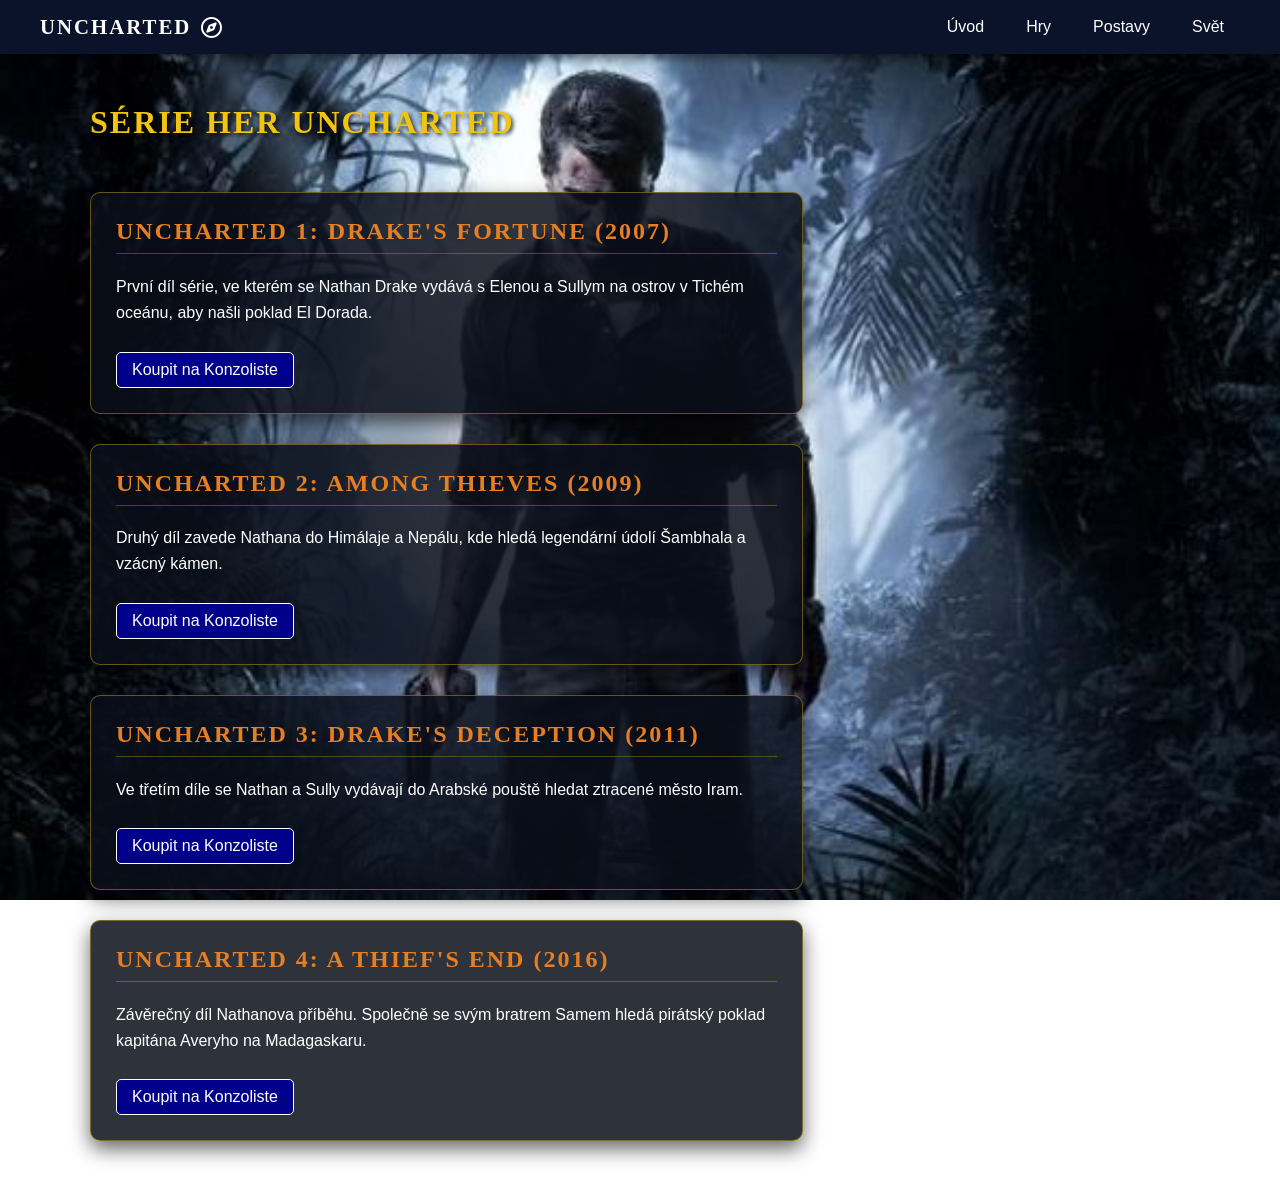
==== hry.html @ ddd3dea9 "finalni_verze" ====
<!DOCTYPE html>
<html lang="cs">

<head>
    <title>Uncharted - Hry</title>
    <link rel="stylesheet" href="style.css">
    <link rel="stylesheet" href="https://cdnjs.cloudflare.com/ajax/libs/font-awesome/6.7.2/css/all.min.css">
</head>

<body>

    <header>
        <nav id="navbar">

            <div class="logo">
                UNCHARTED
                <i class="fa-regular fa-compass"></i>
            </div>

            <ul>
                <li><a href="index.html#uvod">Úvod</a></li>
                <li><a href="hry.html">Hry</a></li>
                <li><a href="index.html#postavy">Postavy</a></li>
                <li><a href="index.html#svet">Svět</a></li>
            </ul>

        </nav>
    </header>

    <main>

        <div class="obsah">

            <div class="hlavni-obsah">

                <h1>Série her Uncharted</h1>

                <article>
                    <h2>Uncharted 1: Drake's Fortune (2007)</h2>
                    <p>
                        První díl série, ve kterém se Nathan Drake vydává s Elenou a Sullym na ostrov v Tichém oceánu, 
                        aby našli poklad El Dorada.
                    </p>
                    <a href="https://www.konzoliste.cz/vyhledavani/?search=Uncharted+1" class="odkaz-koupit">
                        Koupit na Konzoliste
                    </a>
                </article>

                <article>
                    <h2>Uncharted 2: Among Thieves (2009)</h2>
                    <p>
                        Druhý díl zavede Nathana do Himálaje a Nepálu, kde hledá legendární údolí Šambhala a vzácný kámen.
                    </p>
                    <a href="https://www.konzoliste.cz/vyhledavani/?search=Uncharted+2" class="odkaz-koupit">
                        Koupit na Konzoliste
                    </a>
                </article>

                <article>
                    <h2>Uncharted 3: Drake's Deception (2011)</h2>
                    <p>
                        Ve třetím díle se Nathan a Sully vydávají do Arabské pouště hledat ztracené město Iram.
                    </p>
                    <a href="https://www.konzoliste.cz/vyhledavani/?search=Uncharted+3" class="odkaz-koupit">
                        Koupit na Konzoliste
                    </a>
                </article>

                <article>
                    <h2>Uncharted 4: A Thief's End (2016)</h2>
                    <p>
                        Závěrečný díl Nathanova příběhu. Společně se svým bratrem Samem hledá pirátský poklad kapitána Averyho na Madagaskaru.
                    </p>
                    <a href="https://www.konzoliste.cz/vyhledavani/?search=Uncharted+4"  class="odkaz-koupit">
                        Koupit na Konzoliste
                    </a>
                </article>

            </div>

        </div>

    </main>

</body>

</html>
---- style.css ----
body {
    margin: 0;
    font-family: 'Montserrat', sans-serif;
    color: white;
}

h1, h2, h3, .logo {
    font-family: 'Cinzel', serif;
    letter-spacing: 2px;
    text-transform: uppercase;
}

h1 {
    color: #f1c40f; 
    text-shadow: 2px 2px 4px rgba(0, 0, 0, 0.8);
    margin-top: 0;
}

h2 {
    color: #e67e22; 
    border-bottom: 1px solid rgba(241, 196, 15, 0.3);
    padding-bottom: 8px;
    margin-top: 0;
}


#navbar {
    background-color: #0b132b; 
    color: white;
    display: flex;
    justify-content: space-between; 
    align-items: center;
    padding: 15px 40px;
    position: sticky;
    top: 0;
    z-index: 1000;
    box-shadow: 0 4px 10px rgba(0, 0, 0, 0.5);
}

#navbar ul {
    display: flex;
    list-style: none;
    margin: 0;
    padding: 0;
    gap: 10px;
}

#navbar a {
    color: white;
    text-decoration: none;
    padding: 8px 16px;
    border-radius: 4px;
    transition: background-color 0.3s ease, color 0.3s ease;
}

#navbar a:hover {
    background-color: rgba(241, 196, 15, 0.2);
    color: #f1c40f;
}

.logo {
    font-size: 1.3rem;
    font-weight: bold;
    display: flex;
    align-items: center;
    gap: 10px;
}

main {
    background-image: url("nathan.jpg");
    background-size: cover;
    background-position: center;
    background-attachment: fixed;
    min-height: calc(100vh - 60px);
    padding: 50px 20px;
}

.obsah {
    max-width: 1100px;
    margin: 0 auto;
    display: grid;
    grid-template-columns: 2fr 1fr;
    gap: 30px;
}

.hlavni-obsah {
    display: flex;
    flex-direction: column;
    gap: 30px;
}

article, aside {
    border: 1px solid rgba(241, 196, 15, 0.4);
    border-radius: 10px;
    padding: 25px;
    background-color: rgba(10, 15, 25, 0.85); 
    box-shadow: 0 8px 20px rgba(0, 0, 0, 0.6);
}

article p, aside p {
    line-height: 1.6;
}


#postavy img {
    width: 120px;
    height: 160px;
    object-fit: cover;
    display: block;
    margin: 10px auto 20px auto;
    border-radius: 6px;
    border: 2px solid #f1c40f;
    box-shadow: 0 4px 8px rgba(0, 0, 0, 0.5);
}


.odkaz-koupit {
    display: inline-block;
    margin-top: 10px;
    padding: 8px 15px;
    background-color: darkblue;
    color: white;
    text-decoration: none;
    border-radius: 5px;
    border: 1px solid white;
}

.odkaz-koupit:hover {
    background-color: blue;
}
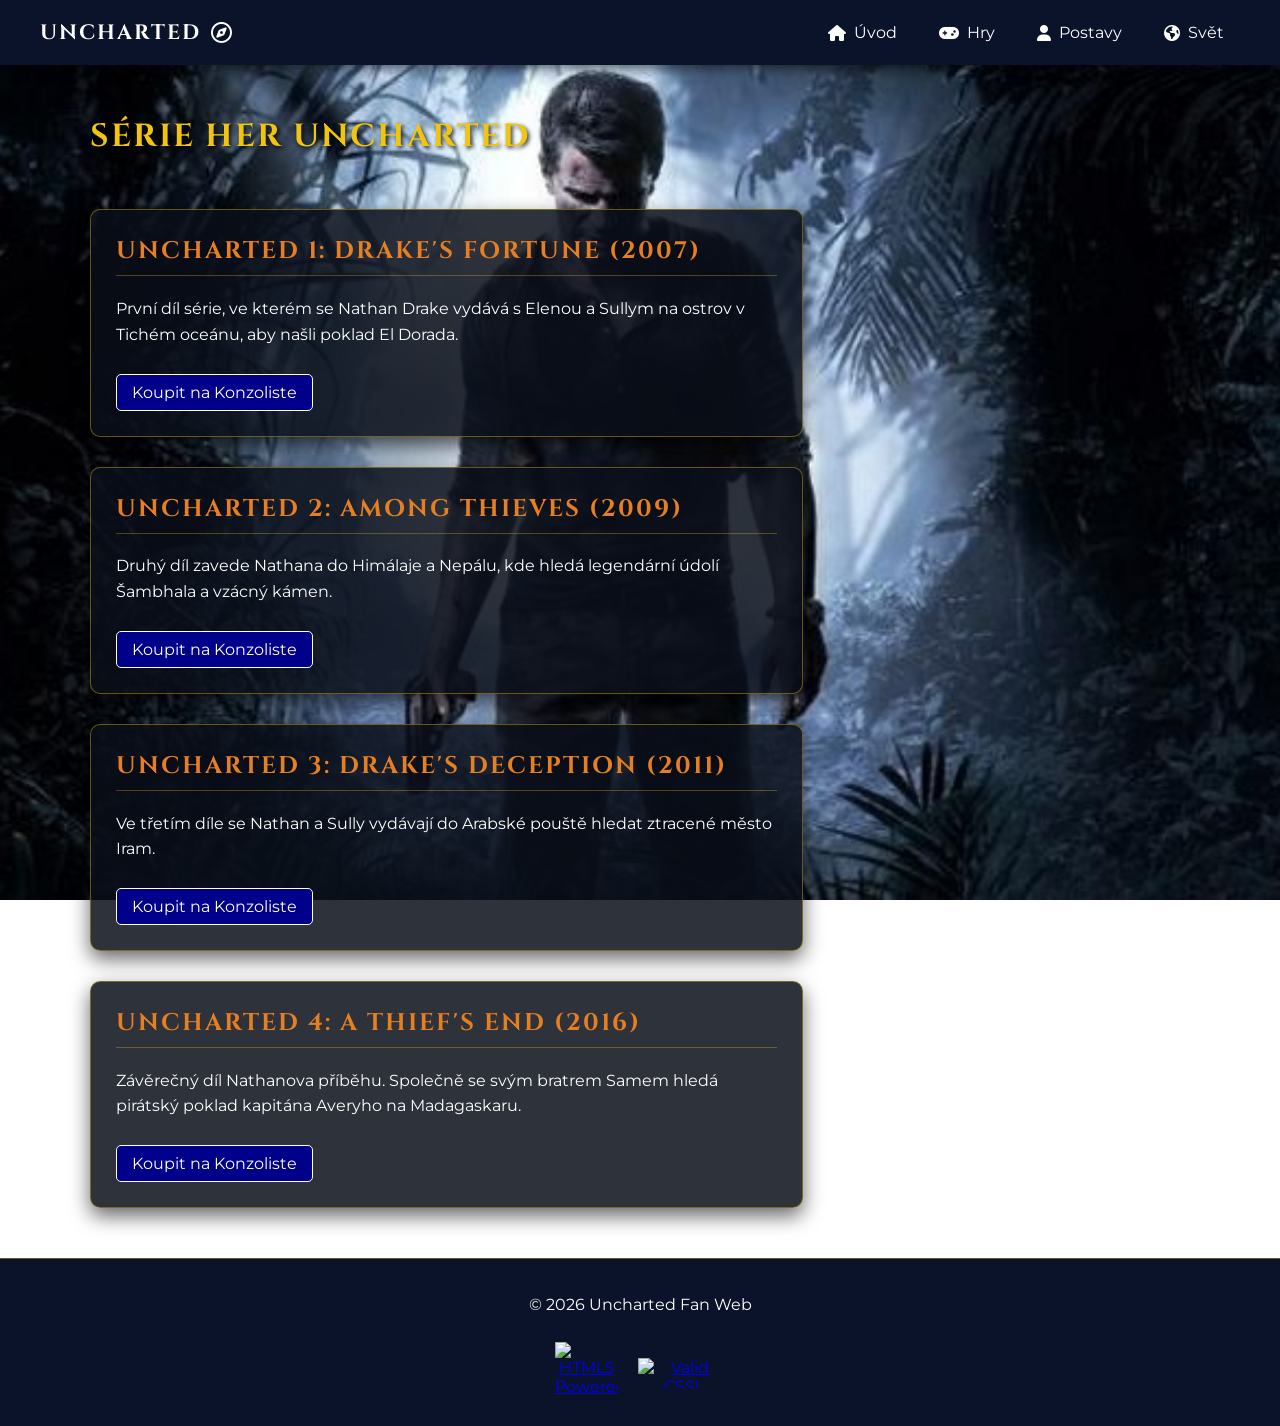
==== commit c82c85b5: "Oprava layoutu, přidání W3C ikon a responzivity menu" ====
--- a/hry.html
+++ b/hry.html
@@ -2,7 +2,14 @@
 <html lang="cs">
 
 <head>
+    <meta charset="UTF-8">
+    <meta name="viewport" content="width=device-width, initial-scale=1.0">
     <title>Uncharted - Hry</title>
+    
+    <link rel="preconnect" href="https://fonts.googleapis.com">
+    <link rel="preconnect" href="https://fonts.gstatic.com" crossorigin>
+    <link href="https://fonts.googleapis.com/css2?family=Cinzel:wght@600;800&family=Montserrat:wght@400;600&display=swap" rel="stylesheet">
+
     <link rel="stylesheet" href="style.css">
     <link rel="stylesheet" href="https://cdnjs.cloudflare.com/ajax/libs/font-awesome/6.7.2/css/all.min.css">
 </head>
@@ -18,10 +25,10 @@
             </div>
 
             <ul>
-                <li><a href="index.html#uvod">Úvod</a></li>
-                <li><a href="hry.html">Hry</a></li>
-                <li><a href="index.html#postavy">Postavy</a></li>
-                <li><a href="index.html#svet">Svět</a></li>
+                <li><a href="index.html#uvod"><i class="fa-solid fa-house"></i><span>Úvod</span></a></li>
+                <li><a href="hry.html"><i class="fa-solid fa-gamepad"></i><span>Hry</span></a></li>
+                <li><a href="index.html#postavy"><i class="fa-solid fa-user"></i><span>Postavy</span></a></li>
+                <li><a href="index.html#svet"><i class="fa-solid fa-earth-americas"></i><span>Svět</span></a></li>
             </ul>
 
         </nav>
@@ -38,7 +45,7 @@
                 <article>
                     <h2>Uncharted 1: Drake's Fortune (2007)</h2>
                     <p>
-                        První díl série, ve kterém se Nathan Drake vydává s Elenou a Sullym na ostrov v Tichém oceánu, 
+                        První díl série, ve kterém se Nathan Drake vydává s Elenou a Sullym na ostrov v Tichém oceánu,
                         aby našli poklad El Dorada.
                     </p>
                     <a href="https://www.konzoliste.cz/vyhledavani/?search=Uncharted+1" class="odkaz-koupit">
@@ -49,7 +56,8 @@
                 <article>
                     <h2>Uncharted 2: Among Thieves (2009)</h2>
                     <p>
-                        Druhý díl zavede Nathana do Himálaje a Nepálu, kde hledá legendární údolí Šambhala a vzácný kámen.
+                        Druhý díl zavede Nathana do Himálaje a Nepálu, kde hledá legendární údolí Šambhala a vzácný
+                        kámen.
                     </p>
                     <a href="https://www.konzoliste.cz/vyhledavani/?search=Uncharted+2" class="odkaz-koupit">
                         Koupit na Konzoliste
@@ -69,9 +77,10 @@
                 <article>
                     <h2>Uncharted 4: A Thief's End (2016)</h2>
                     <p>
-                        Závěrečný díl Nathanova příběhu. Společně se svým bratrem Samem hledá pirátský poklad kapitána Averyho na Madagaskaru.
+                        Závěrečný díl Nathanova příběhu. Společně se svým bratrem Samem hledá pirátský poklad kapitána
+                        Averyho na Madagaskaru.
                     </p>
-                    <a href="https://www.konzoliste.cz/vyhledavani/?search=Uncharted+4"  class="odkaz-koupit">
+                    <a href="https://www.konzoliste.cz/vyhledavani/?search=Uncharted+4" class="odkaz-koupit">
                         Koupit na Konzoliste
                     </a>
                 </article>
@@ -82,6 +91,21 @@
 
     </main>
 
+    <footer>
+        <div class="footer-obsah">
+            <p>&copy; 2026 Uncharted Fan Web</p>
+
+            <div class="validace-ikony">
+                <a href="https://validator.w3.org/check?uri=referer" target="_blank" title="Validovat HTML">
+                    <img src="https://www.w3.org/html/logo/badge/html5-badge-h-solo.png" alt="HTML5 Powered" width="63" height="64">
+                </a>
+                <a href="https://jigsaw.w3.org/css-validator/check/referer" target="_blank" title="Validovat CSS">
+                    <img src="https://jigsaw.w3.org/css-validator/images/vcss" alt="Valid CSS!" width="88" height="31">
+                </a>
+            </div>
+        </div>
+    </footer>
+
 </body>
 
 </html>
--- a/style.css
+++ b/style.css
@@ -4,31 +4,33 @@
     color: white;
 }
 
-h1, h2, h3, .logo {
+h1,
+h2,
+h3,
+.logo {
     font-family: 'Cinzel', serif;
     letter-spacing: 2px;
     text-transform: uppercase;
 }
 
 h1 {
-    color: #f1c40f; 
+    color: #f1c40f;
     text-shadow: 2px 2px 4px rgba(0, 0, 0, 0.8);
     margin-top: 0;
 }
 
 h2 {
-    color: #e67e22; 
+    color: #e67e22;
     border-bottom: 1px solid rgba(241, 196, 15, 0.3);
     padding-bottom: 8px;
     margin-top: 0;
 }
 
-
 #navbar {
-    background-color: #0b132b; 
+    background-color: #0b132b;
     color: white;
     display: flex;
-    justify-content: space-between; 
+    justify-content: space-between;
     align-items: center;
     padding: 15px 40px;
     position: sticky;
@@ -51,6 +53,9 @@
     padding: 8px 16px;
     border-radius: 4px;
     transition: background-color 0.3s ease, color 0.3s ease;
+    display: flex;
+    align-items: center;
+    gap: 8px;
 }
 
 #navbar a:hover {
@@ -89,18 +94,19 @@
     gap: 30px;
 }
 
-article, aside {
+article,
+aside {
     border: 1px solid rgba(241, 196, 15, 0.4);
     border-radius: 10px;
     padding: 25px;
-    background-color: rgba(10, 15, 25, 0.85); 
+    background-color: rgba(10, 15, 25, 0.85);
     box-shadow: 0 8px 20px rgba(0, 0, 0, 0.6);
 }
 
-article p, aside p {
+article p,
+aside p {
     line-height: 1.6;
 }
-
 
 #postavy img {
     width: 120px;
@@ -112,7 +118,6 @@
     border: 2px solid #f1c40f;
     box-shadow: 0 4px 8px rgba(0, 0, 0, 0.5);
 }
-
 
 .odkaz-koupit {
     display: inline-block;
@@ -127,4 +132,59 @@
 
 .odkaz-koupit:hover {
     background-color: blue;
+}
+
+footer {
+    background-color: #0b132b;
+    color: white;
+    text-align: center;
+    padding: 20px;
+    border-top: 1px solid rgba(241, 196, 15, 0.4);
+}
+
+.footer-obsah {
+    max-width: 1100px;
+    margin: 0 auto;
+    display: flex;
+    flex-direction: column;
+    align-items: center;
+    gap: 12px;
+}
+
+.validace-ikony {
+    display: flex;
+    align-items: center;
+    justify-content: center;
+    gap: 20px;
+}
+
+.validace-ikony img {
+    display: block;
+    border: none;
+    transition: transform 0.2s ease;
+}
+
+.validace-ikony img:hover {
+    transform: scale(1.08);
+}
+
+
+@media (max-width: 768px) {
+
+    #navbar ul a span {
+        display: none;
+    }
+
+    #navbar a {
+        padding: 10px 14px;
+        font-size: 1.2rem;
+    }
+
+    #navbar {
+        padding: 15px 20px;
+    }
+
+    .obsah {
+        grid-template-columns: 1fr;
+    }
 }
